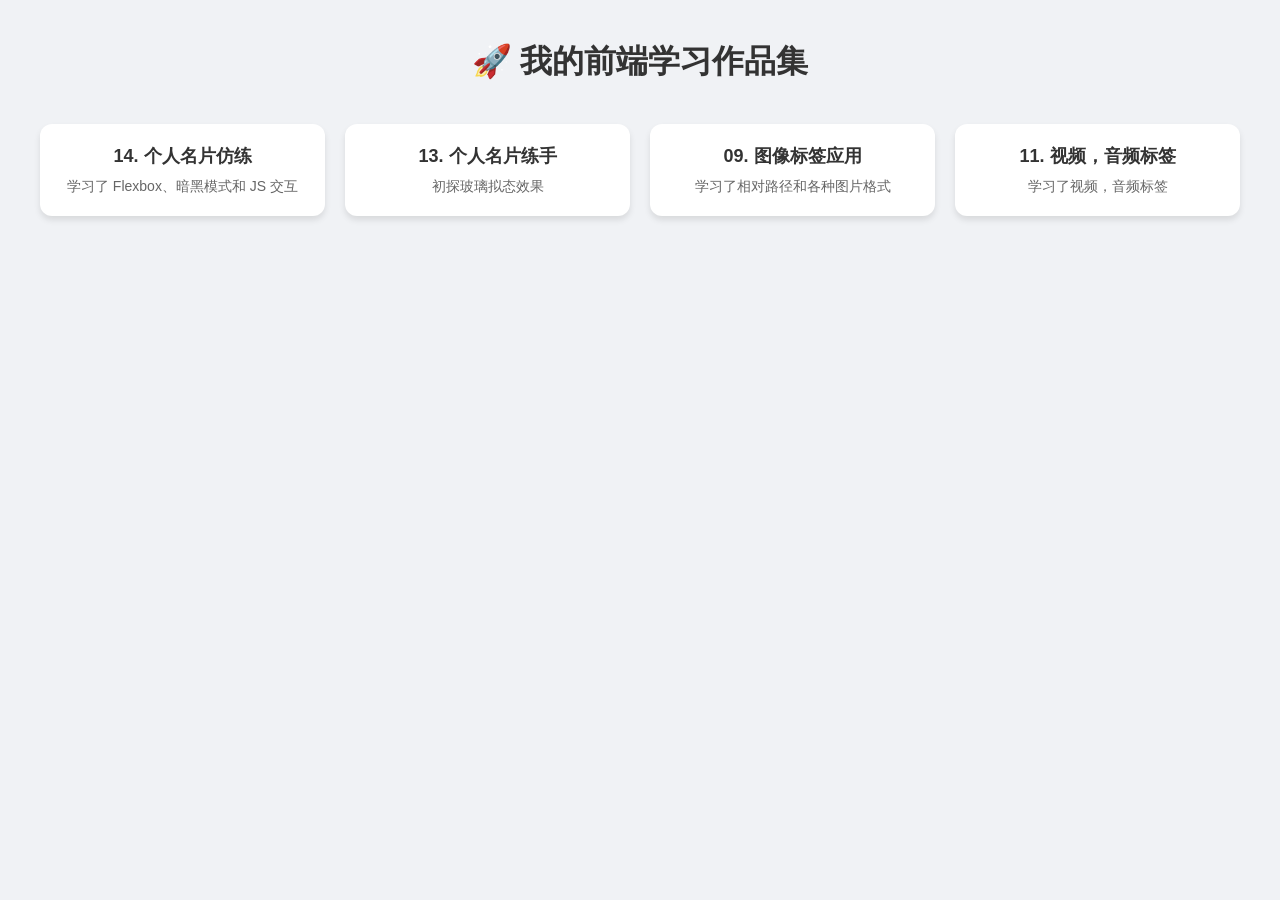
==== index.html @ e284324e "创建作品首页及添加作品" ====
<!DOCTYPE html>
<html lang="zh-CN">
<head>
  <meta charset="UTF-8">
  <meta name="viewport" content="width=device-width, initial-scale=1.0">
  <title>我的前端作品集</title>
  <style>
    /* 基础样式 */
    * { margin: 0; padding: 0; box-sizing: border-box; }
    body {
      font-family: 'PingFang SC', sans-serif;
      background: #f0f2f5;
      padding: 40px;
    }
    h1 { text-align: center; margin-bottom: 40px; color: #333; }

    /* --- 今天的重点：CSS Grid 网格布局 --- */
    .project-grid {
      display: grid;
      /* 每列最小 250px，自动填满一行 */
      grid-template-columns: repeat(auto-fill, minmax(250px, 1fr));
      gap: 20px; /* 卡片之间的间隙 */
      max-width: 1200px;
      margin: 0 auto;
    }

    /* 作品卡片样式 */
    .card {
      background: #fff;
      padding: 20px;
      border-radius: 12px;
      text-align: center;
      text-decoration: none;
      color: #333;
      box-shadow: 0 4px 6px rgba(0,0,0,0.1);
      transition: transform 0.3s, box-shadow 0.3s;
    }
    .card:hover {
      transform: translateY(-5px);
      box-shadow: 0 8px 15px rgba(0,0,0,0.15);
      background: #f8f9ff;
    }
    .card h3 { font-size: 18px; margin-bottom: 10px; }
    .card p { font-size: 14px; color: #666; }
  </style>
</head>
<body>

  <h1>🚀 我的前端学习作品集</h1>

  <div class="project-grid">
    <!-- 这里的 href 要注意路径！ -->
    <a href="img/14-个人名片仿练.html" class="card">
      <h3>14. 个人名片仿练</h3>
      <p>学习了 Flexbox、暗黑模式和 JS 交互</p>
    </a>

    <a href="img/13-个人名片展示页练手.html" class="card">
      <h3>13. 个人名片练手</h3>
      <p>初探玻璃拟态效果</p>
    </a>

    <a href="9-图像标签.html" class="card">
      <h3>09. 图像标签应用</h3>
      <p>学习了相对路径和各种图片格式</p>
    </a>

    <!-- 你可以继续添加其他练习的卡片 -->
     <a href="img/" class="card">
      <h3>11. 视频，音频标签</h3>
      <p>学习了视频，音频标签</p>
    </a>


  </div>

</body>
</html>
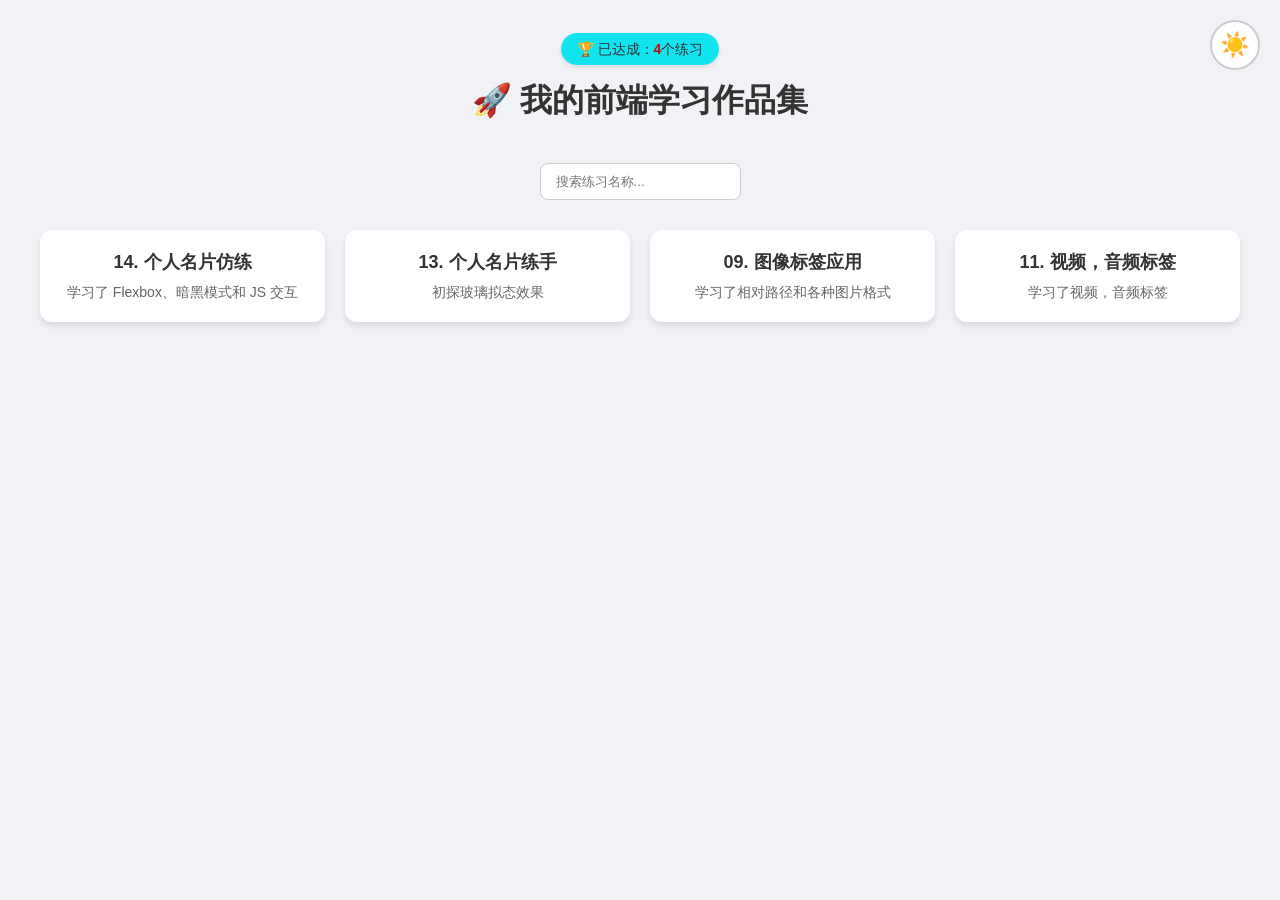
==== commit c398ce7e: "完成作品集首页：增添搜索，计数，首页暗黑模式" ====
--- a/index.html
+++ b/index.html
@@ -4,50 +4,34 @@
   <meta charset="UTF-8">
   <meta name="viewport" content="width=device-width, initial-scale=1.0">
   <title>我的前端作品集</title>
-  <style>
-    /* 基础样式 */
-    * { margin: 0; padding: 0; box-sizing: border-box; }
-    body {
-      font-family: 'PingFang SC', sans-serif;
-      background: #f0f2f5;
-      padding: 40px;
-    }
-    h1 { text-align: center; margin-bottom: 40px; color: #333; }
-
-    /* --- 今天的重点：CSS Grid 网格布局 --- */
-    .project-grid {
-      display: grid;
-      /* 每列最小 250px，自动填满一行 */
-      grid-template-columns: repeat(auto-fill, minmax(250px, 1fr));
-      gap: 20px; /* 卡片之间的间隙 */
-      max-width: 1200px;
-      margin: 0 auto;
-    }
-
-    /* 作品卡片样式 */
-    .card {
-      background: #fff;
-      padding: 20px;
-      border-radius: 12px;
-      text-align: center;
-      text-decoration: none;
-      color: #333;
-      box-shadow: 0 4px 6px rgba(0,0,0,0.1);
-      transition: transform 0.3s, box-shadow 0.3s;
-    }
-    .card:hover {
-      transform: translateY(-5px);
-      box-shadow: 0 8px 15px rgba(0,0,0,0.15);
-      background: #f8f9ff;
-    }
-    .card h3 { font-size: 18px; margin-bottom: 10px; }
-    .card p { font-size: 14px; color: #666; }
-  </style>
+  <link rel="stylesheet" href="index.css"
 </head>
 <body>
+<!-- 首页的切换按钮 -->
+<button id="theme-btn" style="position: fixed;top: 20px;right: 20px;
+font-size: 24px;background: var(--card-bg);border: 2px solid #ccc;
+border-radius: 50%;
+width: 50px;height: 50px;
+cursor: pointer;
+z-index: 1000;">☀️</button>
+
+  <!-- 统计栏 -->
+   <div style="text-align: center;margin-bottom: 20px;">
+    <span style="background-color: rgb(18, 228, 239);
+    padding: 8px 16px;
+    border-radius: 20px;
+    font-size: 14px;
+    box-shadow: 0 2px 4px rgba(0,0,0,0.1);">
+    🏆 已达成：<strong id="project-count"
+              style="color: #c50909;">0</strong>个练习</span>
+   </div>
 
   <h1>🚀 我的前端学习作品集</h1>
-
+<!-- 搜索区域 -->
+ <div style="text-align: center;margin-bottom: 30px;">
+  <input type="text" id="searchInput" placeholder="搜索练习名称..."
+   style="padding: 10px 15px; border-radius: 8px; border: 1px solid #ccc;">
+  </div>
   <div class="project-grid">
     <!-- 这里的 href 要注意路径！ -->
     <a href="img/14-个人名片仿练.html" class="card">
@@ -73,6 +57,43 @@
 
 
   </div>
+<script>
+  // 1. 获取切换按钮元素
+  const themeBtn = document.getElementById('theme-btn');
+  //监听点击事件
+  themeBtn.addEventListener('click',() =>{
 
+    //切换暗黑模式
+    document.body.classList.toggle('dark-theme');
+    //切换图标
+    themeBtn.textContent = document.body.classList.contains('dark-theme') ? '🌙' : '☀️';
+  })
+
+  //统计已达成的练习数量
+  const cards = document.querySelectorAll('.card');
+  const countSpan = document.getElementById('project-count');
+  countSpan.innerText = cards.length;
+  //搜索功能
+  const searchInput = document.getElementById('searchInput');
+ 
+  //监听输入事件
+  searchInput.addEventListener('input',function () {
+    const keyword = searchInput.value.toLowerCase();//搜索后转化为小写
+    cards.forEach(card =>{
+    const title = card.querySelector('h3').innerText.toLowerCase();//获取卡片标题并且转换小写
+
+    //判断标题是否包含关键词
+    if(title.includes(keyword)){
+      card.style.display = 'block';//显示卡片
+    }else{
+      card.style.display = 'none';//隐藏卡片
+    }
+
+
+    });
+
+    
+  });
+</script>
 </body>
 </html>
--- a/index.css
+++ b/index.css
@@ -0,0 +1,50 @@
+    /* 1. 颜色变量管理 */
+    :root {
+      --bg-color: #f0f2f5;
+      --text-color: #333;
+      --card-bg: #ffffff;
+    }
+
+    body.dark-theme {
+      --bg-color: #1a1a1a;
+      --text-color: #f0f2f5;
+      --card-bg: #2d2d2d;
+    }
+
+    /* 2. 基础样式 */
+    * { margin: 0; padding: 0; box-sizing: border-box; }
+    body {
+      font-family: 'PingFang SC', sans-serif;
+      padding: 40px;
+      background: var(--bg-color);
+      color: var(--text-color);
+      transition: all 0.3s;
+    }
+    h1 { text-align: center; margin-bottom: 40px; color: var(--text-color); }
+
+    /* 3. Grid 网格布局 */
+    .project-grid {
+      display: grid;
+      grid-template-columns: repeat(auto-fill, minmax(250px, 1fr));
+      gap: 20px;
+      max-width: 1200px;
+      margin: 0 auto;
+    }
+
+    /* 4. 作品卡片样式 */
+    .card {
+      padding: 20px;
+      border-radius: 12px;
+      text-align: center;
+      text-decoration: none;
+      box-shadow: 0 4px 6px rgba(0,0,0,0.1);
+      transition: transform 0.3s, box-shadow 0.3s, background 0.3s;
+      background: var(--card-bg);
+      color: var(--text-color);
+    }
+    .card:hover {
+      transform: translateY(-5px);
+      box-shadow: 0 8px 15px rgba(0,0,0,0.15);
+    }
+    .card h3 { font-size: 18px; margin-bottom: 10px; }
+    .card p { font-size: 14px; color: #666; }
